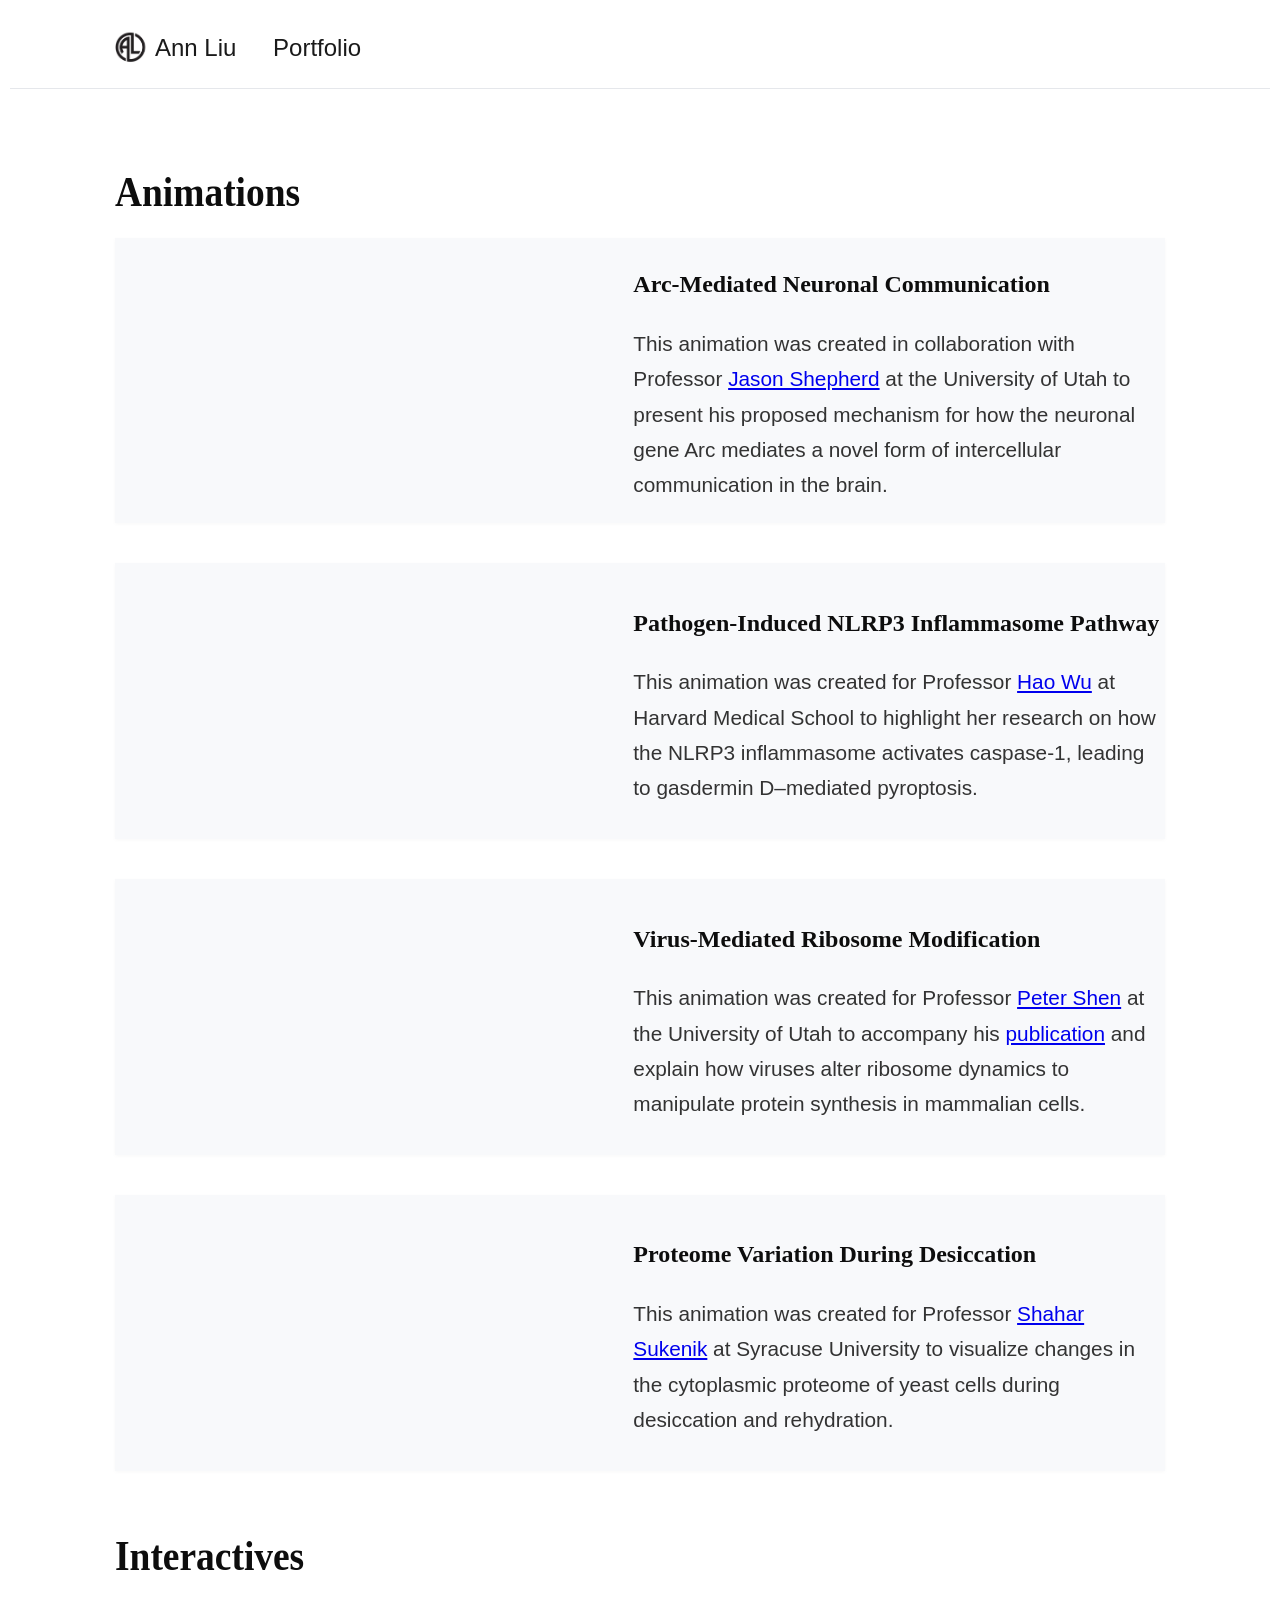
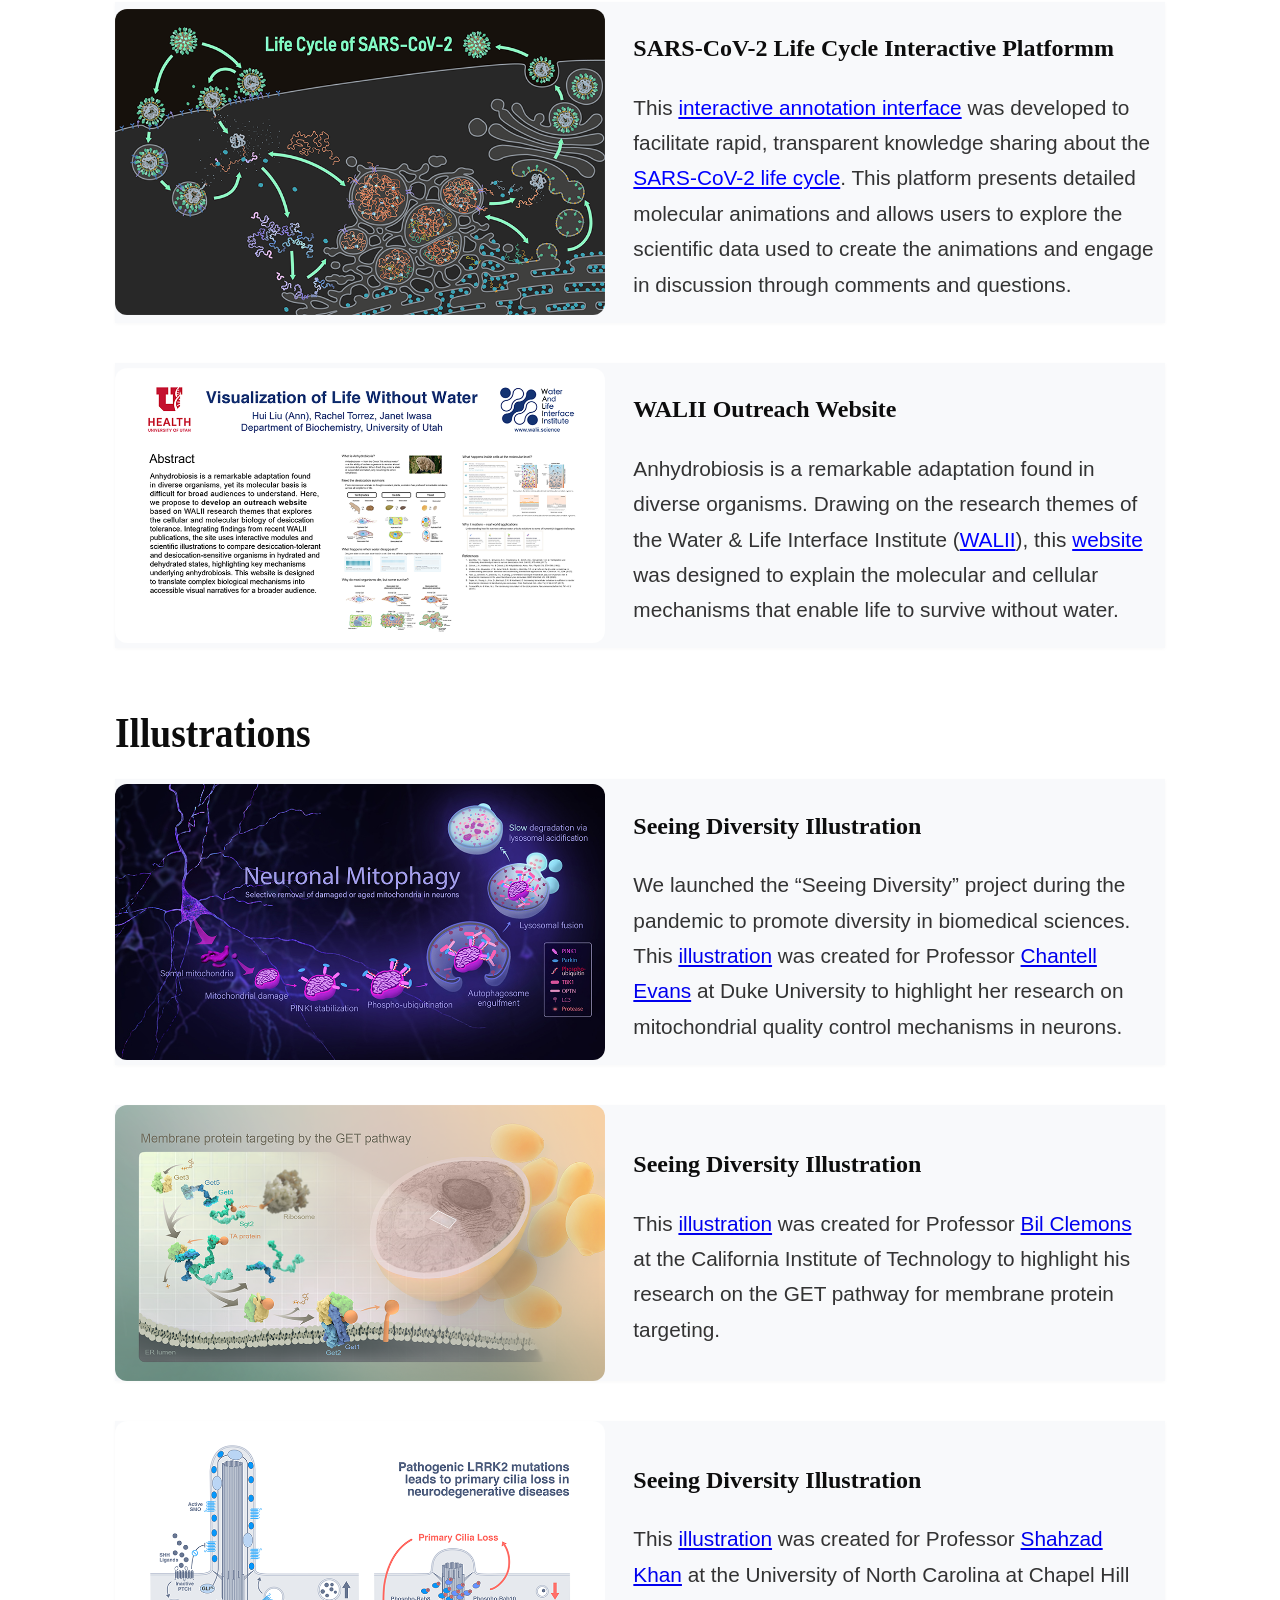
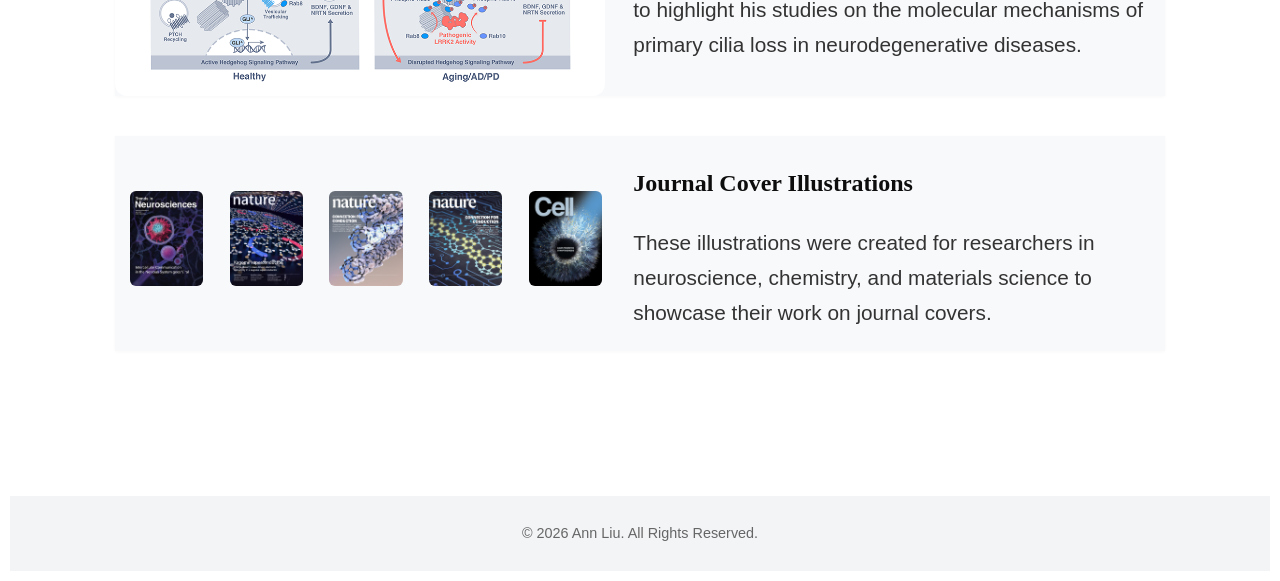
==== portfolio.html @ 8fe05cc9 "Add files via upload" ====
<!DOCTYPE html>
<html>
<head>
  <meta charset="UTF-8">
  <title>Ann Liu • Portfolio </title>
  <link rel="stylesheet" href="assets/css/style.css">
</head>

<style>
  .container .project-card {
      display: grid;
      grid-template-columns: minmax(0, 9.5fr) minmax(0, 10.3fr);
      align-items: center;
      gap: 28px;
      margin-bottom: 40px;
      text-align: left;
    }

    .project-card .project-media,
    .project-card .project-text {
      min-width: 0;
    }

    .project-card .project-media > img,
    .project-card .project-media > video,
    .project-card .project-media > iframe {
      display: block;
      width: 100%;
      max-width: 100%;
      height: auto;
      margin: 0;
      border-radius: 12px;
    }

    .project-card .project-media > iframe {
      aspect-ratio: 16 / 9;
      border: 0;
    }

    .project-card .project-text h3 {
      margin-top: 5%;
      width: 105%;

    }

    @media (max-width: 768px) {
      .container .project-card {
        grid-template-columns: minmax(0, 1fr);
        gap: 20px;
      }
    }


    .image-row {
      display: grid;
      grid-template-columns: repeat(5, minmax(0, 1fr));
      gap: 8px; /* Space between images */
    }

    .image-row img {
      width: 100%;
      height: auto;
      display: block;
      margin-left: 15px;
    }  

    .project-card .project-JC 
    {
      Max-width: 20%;
    } 

  .enlarge-image {
    cursor: zoom-in;
    max-width: 80%;
    height: auto;
  }

  #image-lightbox {
    width: 100vw;
    height: 100vh;
    max-width: 100vw;
    max-height: 100vh;
    margin: 0;
    padding: 0;
    border: 0;
    background: rgba(0, 0, 0, 0.95);
  }

  #image-lightbox[open] {
    display: flex;
    align-items: center;
    justify-content: center;
  }

  #image-lightbox > img {
    width: 60%;
    height: auto;
    max-width: 95vw;
    max-height: 90vh;
    object-fit: contain;
    -webkit-touch-callout: none; /* Discourage long-press saving on iOS */
    -webkit-user-select: none;
    user-select: none;
  }

  .close-lightbox {
    position: absolute;
    top: 12px;
    right: 20px;
    border: 0;
    background: transparent;
    color: white;
    font-size: 40px;
    cursor: pointer;
  }
</style>

<body>
<header>
  <nav class="navbar">
    <img class="nav-logo" src="assets/images/AL.png">
    <a href="index.html">Ann Liu</a> &nbsp;&nbsp;&nbsp;&nbsp;
    <a href="portfolio.html">Portfolio</a>

<!-- <a href="contact.html">Contact</a> -->  
  </nav>
</header>

<body>
<div class="container">
  <p style="margin-bottom: 6%;"></p>
  <h1>Animations</h1>

  <div class="project-card">
    <div class="project-media">
      <iframe
        src="https://player.vimeo.com/video/1230058289?title=0&byline=0&portrait=0&vimeo_logo=0"
        title="Arc-Mediated Neuronal Communication"
        allow="autoplay; fullscreen; picture-in-picture"
        allowfullscreen>
      </iframe>
    </div>
   
    <div class="project-text">
      <h3>Arc-Mediated Neuronal Communication</h3>
      <p>This animation was created in collaboration with Professor <a href="https://www.shepherdlab.org/" target="_blank" rel="noopener">Jason Shepherd</a>
        at the University of Utah to present his proposed mechanism for how the neuronal gene Arc mediates a novel form of intercellular communication in the brain.</p>
     <!--https://x.com/JasonSynaptic/status/1407419107574648832?s=20-->
    </div>
  </div>

  <div class="project-card">
    <div class="project-media">
      <iframe
        src="https://player.vimeo.com/video/1230074695?title=0&byline=0&portrait=0&vimeo_logo=0"
        title="Pathogen-Induced NLRP3 Inflammasome Activation"
        allow="autoplay; fullscreen; picture-in-picture"
        allowfullscreen>
      </iframe> 
    </div>
    <div class="project-text">
      <h3>Pathogen-Induced NLRP3 Inflammasome Pathway</h3>
      <p>This animation was created for Professor <a href="https://wulab.tch.harvard.edu/" target="_blank" rel="noopener">Hao Wu</a> 
        at Harvard Medical School to highlight her research on how the NLRP3 inflammasome activates caspase-1, leading to gasdermin D–mediated pyroptosis.
        </p>
      <!--https://x.com/WuLabHarvard/status/2030007563861848080-->
    </div>
  </div>

  <div class="project-card">
    <div class="project-media">
      <iframe
        src="https://player.vimeo.com/video/1230088777?title=0&byline=0&portrait=0&vimeo_logo=0"
        title="Virus-Mediated Ribosome Modification"
        allow="autoplay; fullscreen; picture-in-picture"
        allowfullscreen>
      </iframe>
    </div>
    <div class="project-text">
      <h3>Virus-Mediated Ribosome Modification</h3>
      <p>This animation was created for Professor <a href="https://shen.biochem.utah.edu/" target="_blank" rel="noopener">Peter Shen</a>  
        at the University of Utah to accompany his <a href="https://journals.asm.org/doi/10.1128/jvi.01282-26" target="_blank" rel="noopener">publication</a> 
        and explain how viruses alter ribosome dynamics to manipulate protein synthesis in mammalian cells. 
      </p>
    </div>
  </div>

  <div class="project-card">
    <div class="project-media">
      <iframe
        src="https://player.vimeo.com/video/1230128992?title=0&byline=0&portrait=0&vimeo_logo=0"
        title="Proteome Variation During Desiccation"
        allow="autoplay; fullscreen; picture-in-picture"
        allowfullscreen>
      </iframe>
    </div>
    <div class="project-text">
      <h3>Proteome Variation During Desiccation</h3>
      <p>This animation was created for Professor <a href="https://sukeniklab.com/" target="_blank" rel="noopener">Shahar<br>Sukenik</a>  
        at Syracuse University to visualize changes in the cytoplasmic proteome of yeast cells during desiccation and rehydration.
      </p>
    </div>
  </div>  
</div>

<div class="container">
  <h1>Interactives</h1>
  <div class="project-card">
    <div class="project-media">
      <img src="assets/images/Covid19LifeCycle.png"                
                class="enlarge-image"
                tabindex="0"
                role="button"
                aria-label="Enlarge Nuclear Pore Complex Visualization" 
                draggable="false" oncontextmenu="return false;">
    </div>
    <div class="project-text">
      <h3>SARS-CoV-2 Life Cycle Interactive Platformm</h3>
      <p>This <a href="https://coronavirus-annotation-3.sci.utah.edu/" style="color: rgb(0, 0, 255);" target="_blank" rel="noopener">interactive annotation interface</a> 
         was developed to facilitate rapid, transparent knowledge sharing about the 
         <a href="https://animationlab.utah.edu/cova" style="color: rgb(0, 0, 255);" target="_blank" rel="noopener">SARS-CoV-2 life cycle</a>. 
         This platform presents detailed molecular animations and allows users to explore the scientific data used to create the animations and engage in discussion through comments and questions. </p>
    </div>
  </div>

  <div class="project-card">
    <div class="project-media">
      <img src="assets/images/WALII.png"                
                class="enlarge-image"
                tabindex="0"
                role="button"
                draggable="false" oncontextmenu="return false;">
    </div>
    <div class="project-text">
      <h3>WALII Outreach Website</h3>
      <p>Anhydrobiosis is a remarkable adaptation found  in diverse organisms. Drawing on the research themes of the Water &amp; Life Interface Institute
         (<a href="https://walii.science" style="color: rgb(0, 0, 255);" target="_blank" rel="noopener">WALII</a>),
        this <a href="https://iwasa.biochem.utah.edu/walii" style="color: rgb(0, 0, 255);" target="_blank" rel="noopener">website</a> 
        was designed to explain the molecular and cellular mechanisms that enable life to survive without water.</p>
    </div>
  </div>  
</div>

<div class="container">
  <h1>Illustrations</h1>
  <div class="project-card">
    <div class="project-media">
      <img src="assets/images/NeuronalMitophagy.png" alt="NPC visualization"
                class="enlarge-image"
                tabindex="0"
                role="button"
                aria-label="Enlarge Nuclear Pore Complex Visualization" 
                draggable="false" oncontextmenu="return false;">
    </div>
    <div class="project-text">
      <h3>Seeing Diversity Illustration</h3>
      <p>We launched the “Seeing Diversity” project during the pandemic to promote diversity in biomedical sciences.
        This <a href="https://x.com/janetiwasa/status/1364294324578488324" target="_blank" rel="noopener">illustration</a> 
        was created for Professor <a href="https://www.evansresearchlab.com/" target="_blank" rel="noopener">Chantell <br>Evans</a>
        at Duke University to highlight her research on mitochondrial quality control mechanisms in neurons.
        
      </p>
    </div>
  </div>

  <div class="project-card">
    <div class="project-media">
      <img src="assets/images/GETpathway.png" alt="NPC visualization"
                class="enlarge-image"
                tabindex="0"
                role="button"
                draggable="false" oncontextmenu="return false;">
    </div>
    <div class="project-text">
      <h3>Seeing Diversity Illustration</h3>
      <p>This <a href="https://x.com/janetiwasa/status/1422210670611759107" target="_blank" rel="noopener">illustration</a>
        was created for Professor <a href="https://clemonslab.caltech.edu/" target="_blank" rel="noopener">Bil Clemons</a>
        <br>at the California Institute of Technology to highlight his research on the GET pathway for membrane protein targeting.</p>
    </div>
  </div>

  <div class="project-card">
    <div class="project-media">
      <img src="assets/images/LRRK2.png" alt="test"
                class="enlarge-image"
                tabindex="0"
                role="button"
                draggable="false" oncontextmenu="return false;">
    </div>
    <div class="project-text">
      <h3>Seeing Diversity Illustration</h3>
      <p>This <a href="https://x.com/janetiwasa/status/1900213710716887241" target="_blank" rel="noopener">illustration</a>
       was created for Professor <a href="https://www.khanlab.org/" target="_blank" rel="noopener">Shahzad <br>Khan</a> 
       at the University of North Carolina at Chapel Hill <br>to highlight his studies on the molecular mechanisms of primary cilia loss in neurodegenerative diseases.</p>
      
    </div>
  </div>  

  <div class="project-card">
    <div class="image-row">
        <img src="assets/images/1.png" alt="Image 1"                 
                  class="enlarge-image"
                  tabindex="0"
                  role="button"
                  draggable="false" oncontextmenu="return false;">
        <img src="assets/images/2.png" alt="Image 2"
                  class="enlarge-image"
                  tabindex="0"
                  role="button"
                  draggable="false" oncontextmenu="return false;">
        <img src="assets/images/3.png" alt="Image 3"
                  class="enlarge-image"
                  tabindex="0"
                  role="button"
                  draggable="false" oncontextmenu="return false;">
        <img src="assets/images/4.png" alt="Image 4"
                  class="enlarge-image"
                  tabindex="0"
                  role="button"
                  draggable="false" oncontextmenu="return false;">
        <img src="assets/images/5.png" alt="Image 5"
                      class="enlarge-image"
                  tabindex="0"
                  role="button"
                  draggable="false" oncontextmenu="return false;">
    </div>
    <div class="project-text">
      <h3>Journal Cover Illustrations</h3>
      <p>These illustrations were created for researchers in neuroscience, chemistry, and materials science to showcase their work on journal covers.</p>
    </div>
  </div>   
</div>
 

<footer>© 2026 Ann Liu. All Rights Reserved.</footer>
</body>
</html>


<dialog id="image-lightbox" aria-label="Enlarged image">
  <button class="close-lightbox" aria-label="Close image">×</button>
  <img src="" alt="">
</dialog>

<script>
  const lightbox = document.getElementById("image-lightbox");
  const enlargedImage = lightbox.querySelector("img");
  let previousOverflow = "";

  function openImage(image) {
    enlargedImage.src = image.currentSrc || image.src;
    enlargedImage.alt = image.alt;
    previousOverflow = document.body.style.overflow;
    document.body.style.overflow = "hidden";
    lightbox.showModal();
  }

  document.querySelectorAll(".enlarge-image").forEach(image => {
    image.addEventListener("click", () => openImage(image));

    image.addEventListener("keydown", event => {
      if (event.key === "Enter" || event.key === " ") {
        event.preventDefault();
        openImage(image);
      }
    });
  });

  lightbox.querySelector(".close-lightbox").addEventListener("click", () => {
    lightbox.close();
  });

  lightbox.addEventListener("click", event => {
    if (event.target === lightbox) lightbox.close();
  });

  lightbox.addEventListener("close", () => {
    document.body.style.overflow = previousOverflow;
  });
</script>
---- assets/css/style.css ----
/* —— 基础 —— */
body {
  margin: 10px;
  font-family: "Inter", Arial, sans-serif;
  background: #ffffff;
  color: #1a1a1a;
  line-height: 1.7;
}

h1, h2, h3 {
  font-family: "Georgia", "Times New Roman", serif;
  transform: scaleX(0.9);
  transform-origin: left center;
  font-weight: 600;
  margin-bottom: 10px;
  color: #0d0d0d;
}

h3 {
  font-family: "Times New Roman", serif;
    transform: scaleX(1.0);
  transform-origin: left center;
  font-weight: 600;
  margin-bottom: 10px;
  color: #0d0d0d;
}

h1 {
  font-size: 2.6rem;
  margin-top: 0;
}

h2 {
  font-size: 1.8rem;
  /* border-left: 4px solid #2b59c3;   科研感的蓝色 */
  padding-left: 0px;
  margin-top: 40px;
}

h3 {
  font-size: 1.5rem;
  margin-top: 30px;
}

li {
  font-size: 1.3rem;
  color: #333;
}

p {
  font-size: 1.3rem;
  color: #333;
}

/* —— 顶部导航 —— */
header {
  background: #ffffff;
  border-bottom: 1px solid #e5e7eb;
  padding: 18px 0;
  position: sticky;
  top: 0;
  z-index: 10;
}

nav {
  max-width: 1050px;
  margin: auto;
  display: flex;
  gap: 5px;
  font-size: 1.5rem;
}

.nav-logo {
  min-width: 3%;
  width: 35px;
  height: auto;
}


nav a {
  text-decoration: none;
  color: #1a1a1a;
  font-weight: 500;
}

nav a:hover {
  color: #2b59c3;
}

/* —— 版心 —— */
.container {
  position: relative;
  max-width: 1050px;
  margin: auto;
  padding: 5px 0px;
}

/* —— 首页hero —— */
.hero {
  margin-top: 15px;
  padding: 5px 0;
}

.hero h1 {
  font-size-adjust: 3rem ;
  line-height: 1.2;
}

.hero p {
  font-size: 1.4rem;
  max-width: 100%;
}


/* —— 卡片式项目 —— */
.project-card {
  background: #f8f9fb;
  border-radius: 0px;
  padding: 0px;
  margin: 0px 0;
  box-shadow: 0 1px 4px rgba(0,0,0,0.03);
}

.project-card img {
  width: 100%;
  border-radius: 6px;
  margin-bottom: 10px;
}

.project-card h3 {
  margin-top: 0;
}


/* —— Carousel —— */
.carousel {
  position: absolute;
  max-width: 38%;
  margin-top: 5.5%;
  margin-left: 35.5%;
  overflow: hidden;
  border-radius: 8px;
}

.carousel-track {
  display: flex;
  transition: transform 0.5s ease;
}

.carousel-track img {
  width: 100%;
  flex-shrink: 0;
  border-radius: 8px;
}


.overlay-image {
  position: absolute;
  z-index: 2;
  display: block;
  max-width: 80%;
  height: auto;

  /* Allows carousel buttons beneath it to remain clickable */
  pointer-events: none;
}


footer {
  position: relative;
  margin-top: 100px;
  padding: 25px;
  text-align: center;
  background: #f3f4f6;
  color: #666;
  font-size: 0.9rem;
}
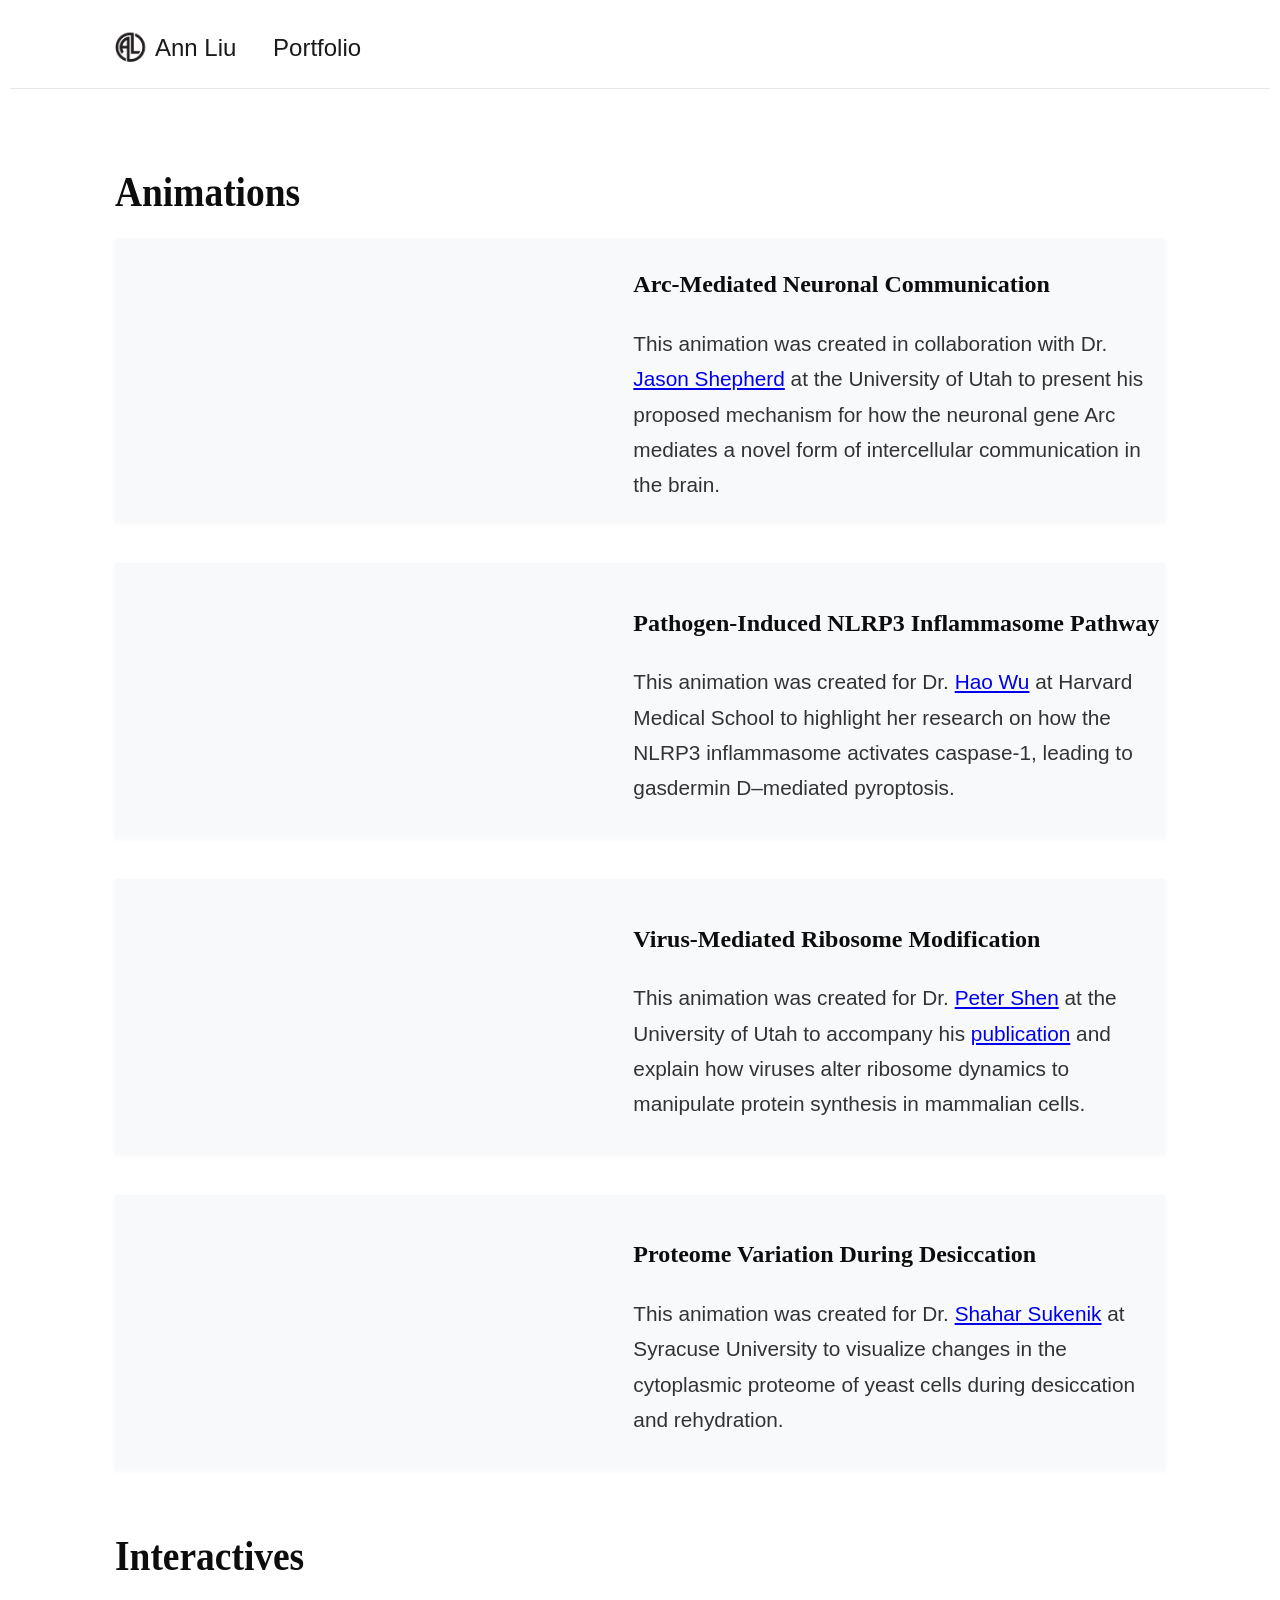
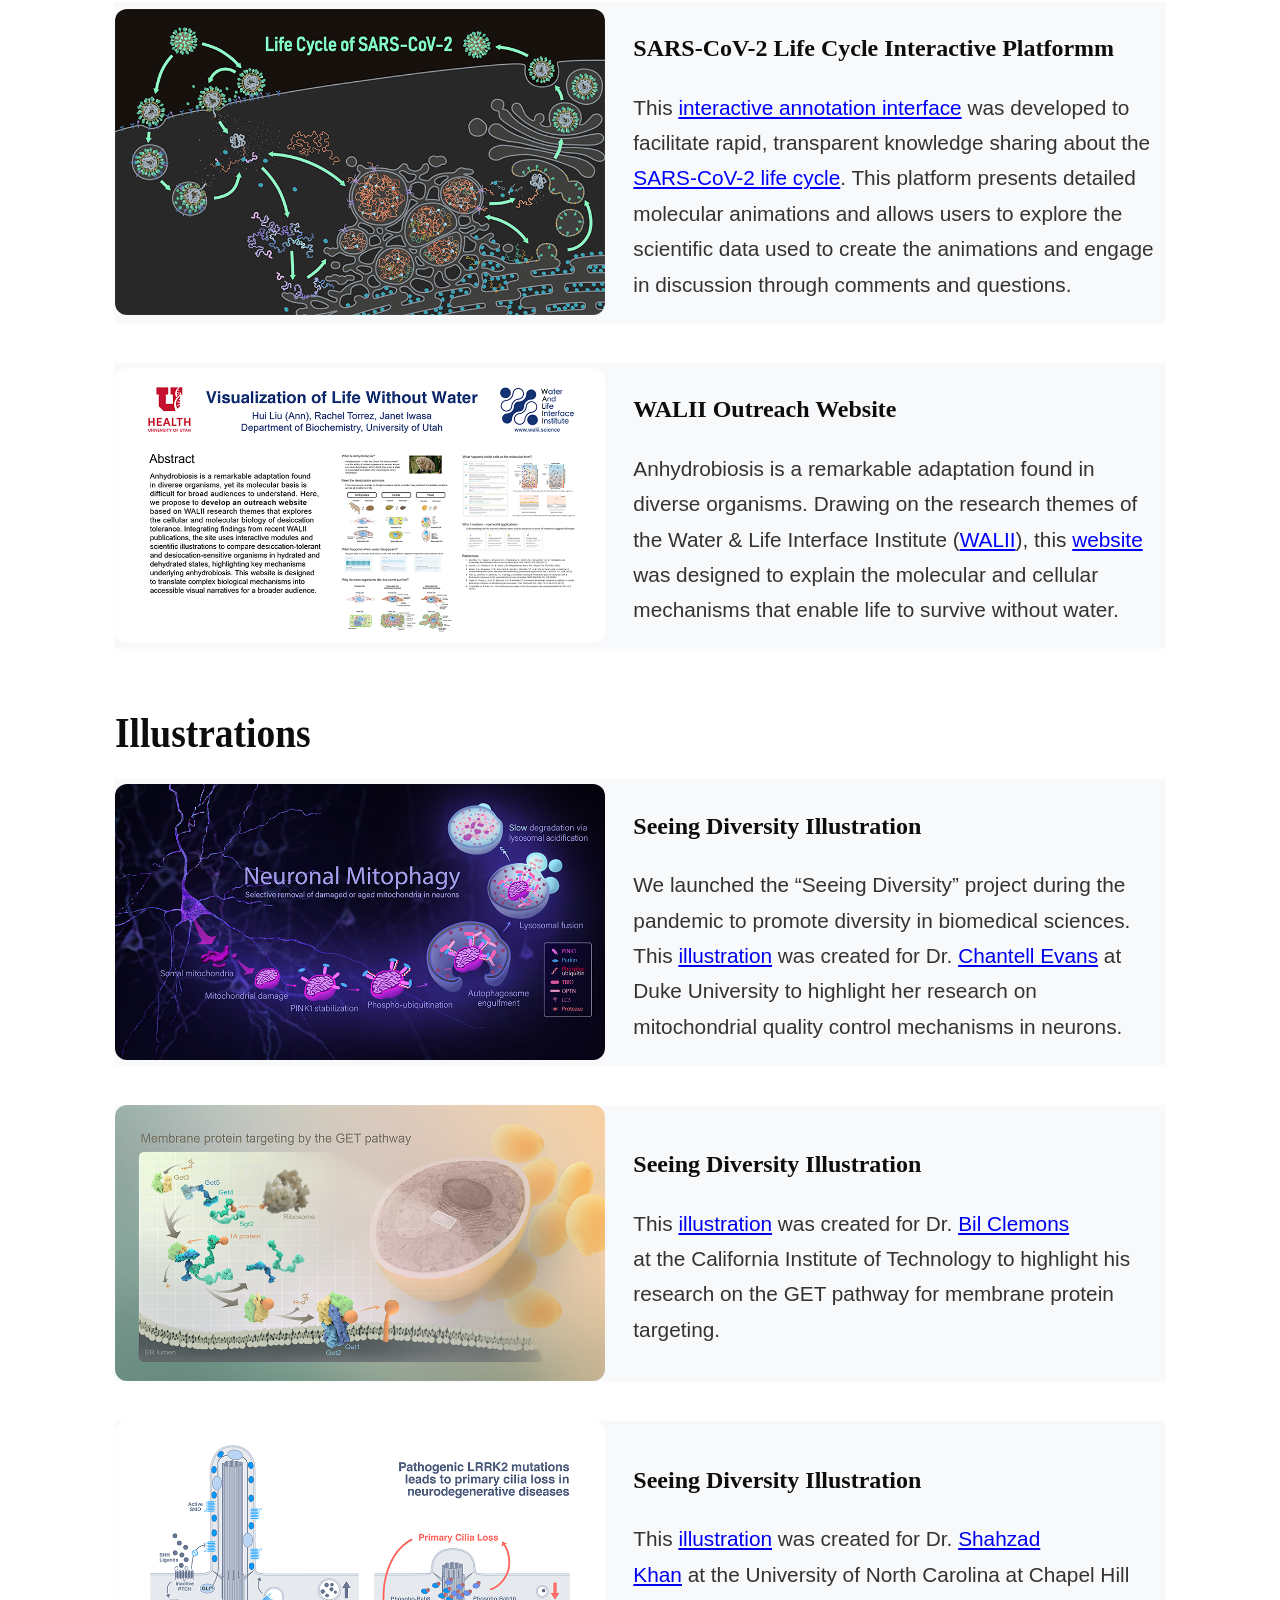
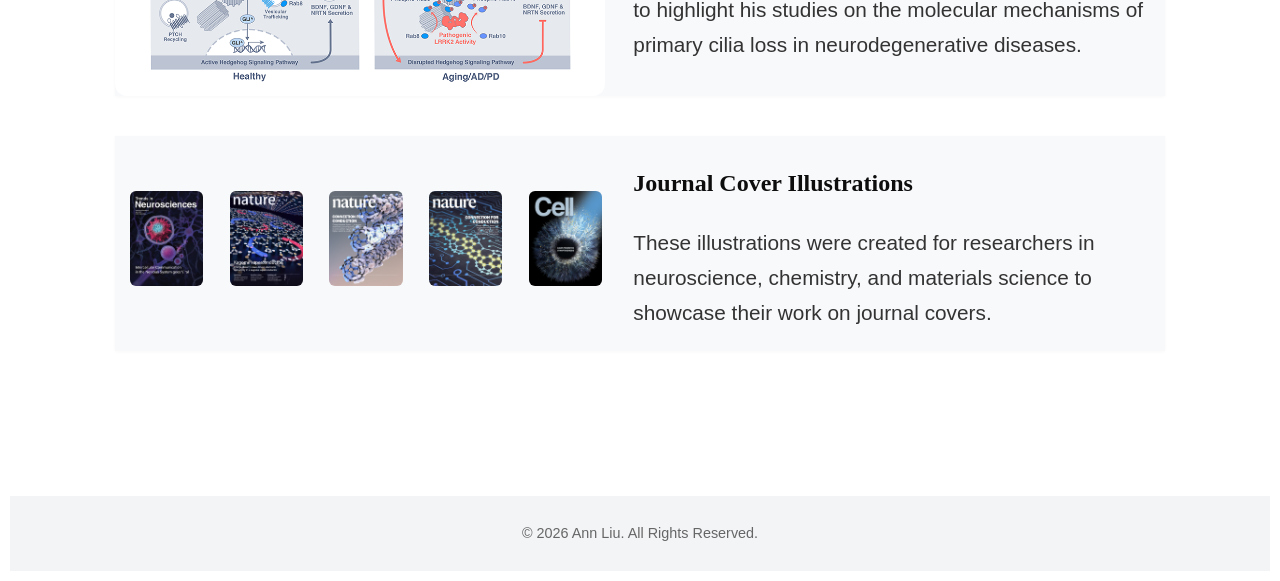
==== commit a441cd99: "Update portfolio.html" ====
--- a/portfolio.html
+++ b/portfolio.html
@@ -122,7 +122,6 @@
     <a href="index.html">Ann Liu</a> &nbsp;&nbsp;&nbsp;&nbsp;
     <a href="portfolio.html">Portfolio</a>
 
-<!-- <a href="contact.html">Contact</a> -->  
   </nav>
 </header>
 
@@ -143,7 +142,7 @@
    
     <div class="project-text">
       <h3>Arc-Mediated Neuronal Communication</h3>
-      <p>This animation was created in collaboration with Professor <a href="https://www.shepherdlab.org/" target="_blank" rel="noopener">Jason Shepherd</a>
+      <p>This animation was created in collaboration with Dr. <a href="https://www.shepherdlab.org/" target="_blank" rel="noopener">Jason Shepherd</a>
         at the University of Utah to present his proposed mechanism for how the neuronal gene Arc mediates a novel form of intercellular communication in the brain.</p>
      <!--https://x.com/JasonSynaptic/status/1407419107574648832?s=20-->
     </div>
@@ -160,7 +159,7 @@
     </div>
     <div class="project-text">
       <h3>Pathogen-Induced NLRP3 Inflammasome Pathway</h3>
-      <p>This animation was created for Professor <a href="https://wulab.tch.harvard.edu/" target="_blank" rel="noopener">Hao Wu</a> 
+      <p>This animation was created for Dr. <a href="https://wulab.tch.harvard.edu/" target="_blank" rel="noopener">Hao Wu</a> 
         at Harvard Medical School to highlight her research on how the NLRP3 inflammasome activates caspase-1, leading to gasdermin D–mediated pyroptosis.
         </p>
       <!--https://x.com/WuLabHarvard/status/2030007563861848080-->
@@ -178,7 +177,7 @@
     </div>
     <div class="project-text">
       <h3>Virus-Mediated Ribosome Modification</h3>
-      <p>This animation was created for Professor <a href="https://shen.biochem.utah.edu/" target="_blank" rel="noopener">Peter Shen</a>  
+      <p>This animation was created for Dr. <a href="https://shen.biochem.utah.edu/" target="_blank" rel="noopener">Peter Shen</a>  
         at the University of Utah to accompany his <a href="https://journals.asm.org/doi/10.1128/jvi.01282-26" target="_blank" rel="noopener">publication</a> 
         and explain how viruses alter ribosome dynamics to manipulate protein synthesis in mammalian cells. 
       </p>
@@ -196,7 +195,7 @@
     </div>
     <div class="project-text">
       <h3>Proteome Variation During Desiccation</h3>
-      <p>This animation was created for Professor <a href="https://sukeniklab.com/" target="_blank" rel="noopener">Shahar<br>Sukenik</a>  
+      <p>This animation was created for Dr. <a href="https://sukeniklab.com/" target="_blank" rel="noopener">Shahar Sukenik</a>  
         at Syracuse University to visualize changes in the cytoplasmic proteome of yeast cells during desiccation and rehydration.
       </p>
     </div>
@@ -256,7 +255,7 @@
       <h3>Seeing Diversity Illustration</h3>
       <p>We launched the “Seeing Diversity” project during the pandemic to promote diversity in biomedical sciences.
         This <a href="https://x.com/janetiwasa/status/1364294324578488324" target="_blank" rel="noopener">illustration</a> 
-        was created for Professor <a href="https://www.evansresearchlab.com/" target="_blank" rel="noopener">Chantell <br>Evans</a>
+        was created for Dr. <a href="https://www.evansresearchlab.com/" target="_blank" rel="noopener">Chantell Evans</a>
         at Duke University to highlight her research on mitochondrial quality control mechanisms in neurons.
         
       </p>
@@ -274,7 +273,7 @@
     <div class="project-text">
       <h3>Seeing Diversity Illustration</h3>
       <p>This <a href="https://x.com/janetiwasa/status/1422210670611759107" target="_blank" rel="noopener">illustration</a>
-        was created for Professor <a href="https://clemonslab.caltech.edu/" target="_blank" rel="noopener">Bil Clemons</a>
+        was created for Dr. <a href="https://clemonslab.caltech.edu/" target="_blank" rel="noopener">Bil Clemons</a>
         <br>at the California Institute of Technology to highlight his research on the GET pathway for membrane protein targeting.</p>
     </div>
   </div>
@@ -290,7 +289,7 @@
     <div class="project-text">
       <h3>Seeing Diversity Illustration</h3>
       <p>This <a href="https://x.com/janetiwasa/status/1900213710716887241" target="_blank" rel="noopener">illustration</a>
-       was created for Professor <a href="https://www.khanlab.org/" target="_blank" rel="noopener">Shahzad <br>Khan</a> 
+       was created for Dr. <a href="https://www.khanlab.org/" target="_blank" rel="noopener">Shahzad <br>Khan</a> 
        at the University of North Carolina at Chapel Hill <br>to highlight his studies on the molecular mechanisms of primary cilia loss in neurodegenerative diseases.</p>
       
     </div>
@@ -378,6 +377,3 @@
     document.body.style.overflow = previousOverflow;
   });
 </script>
-
-
-
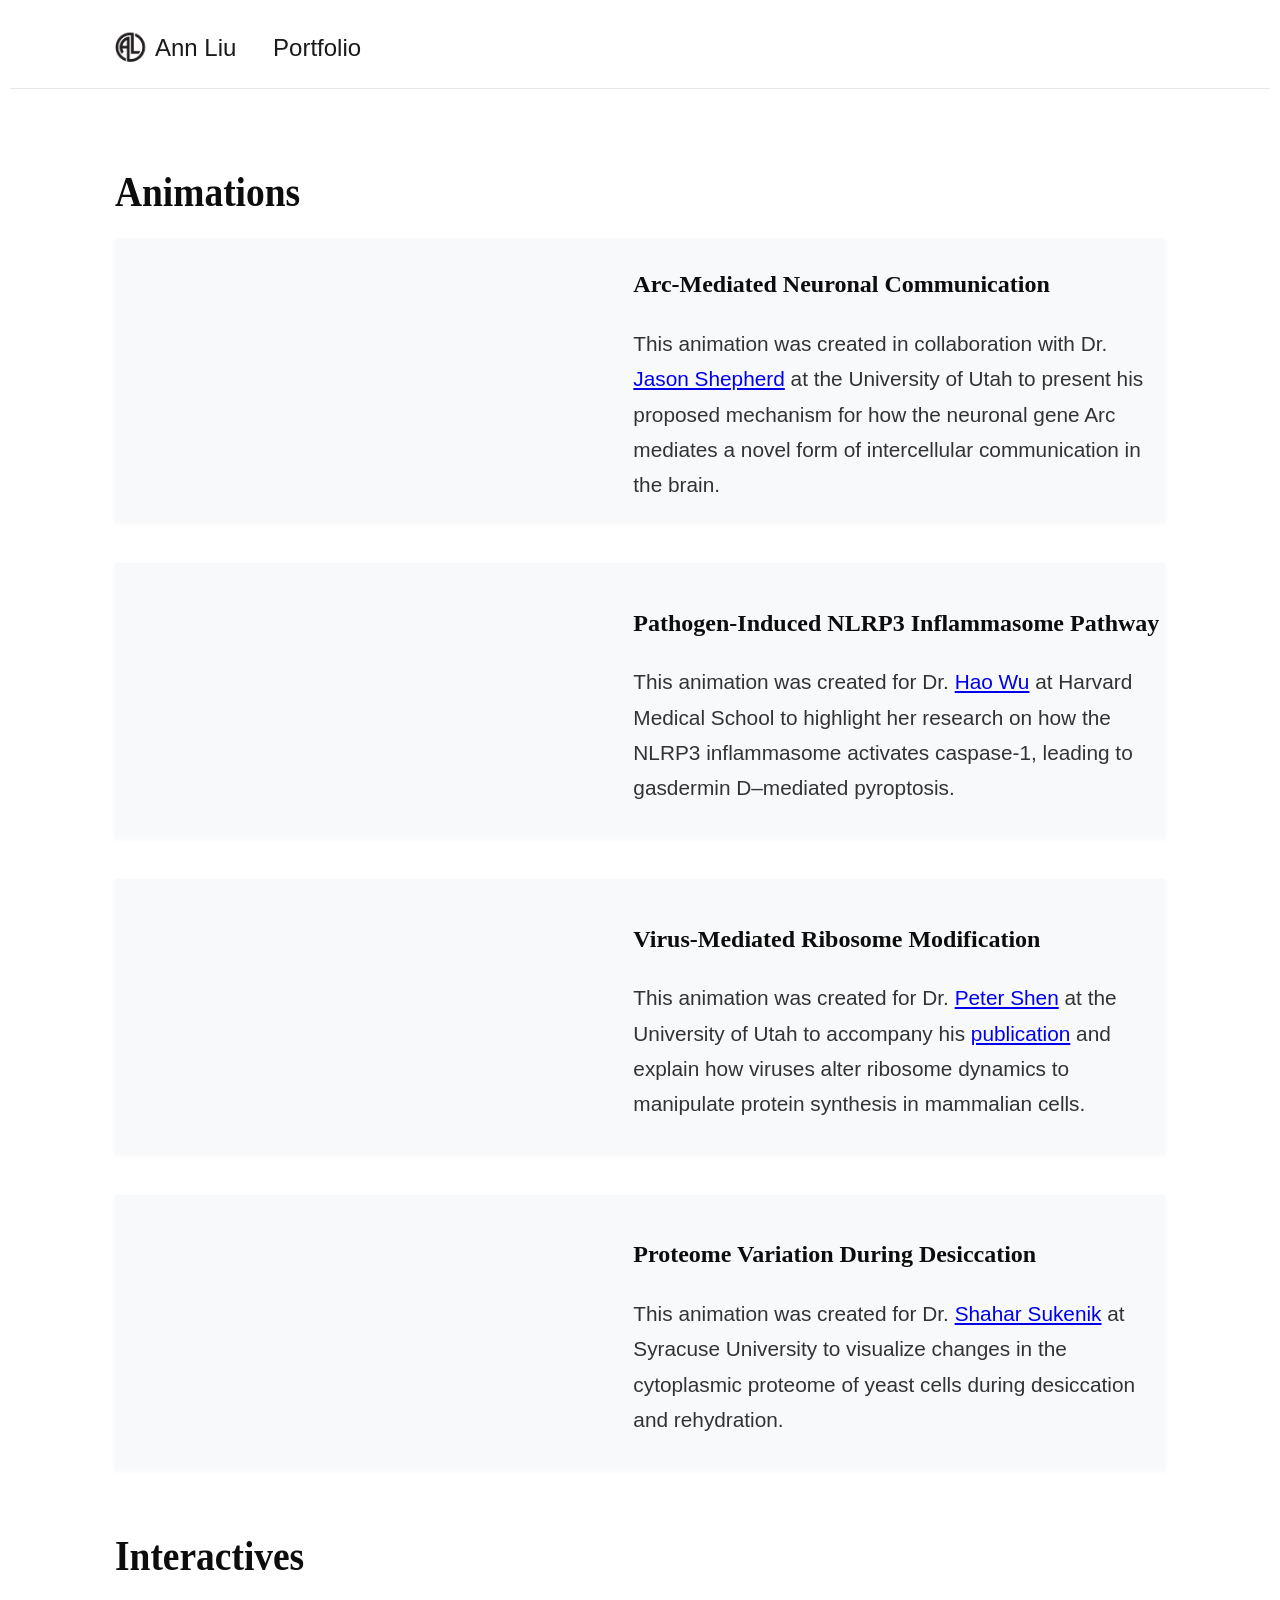
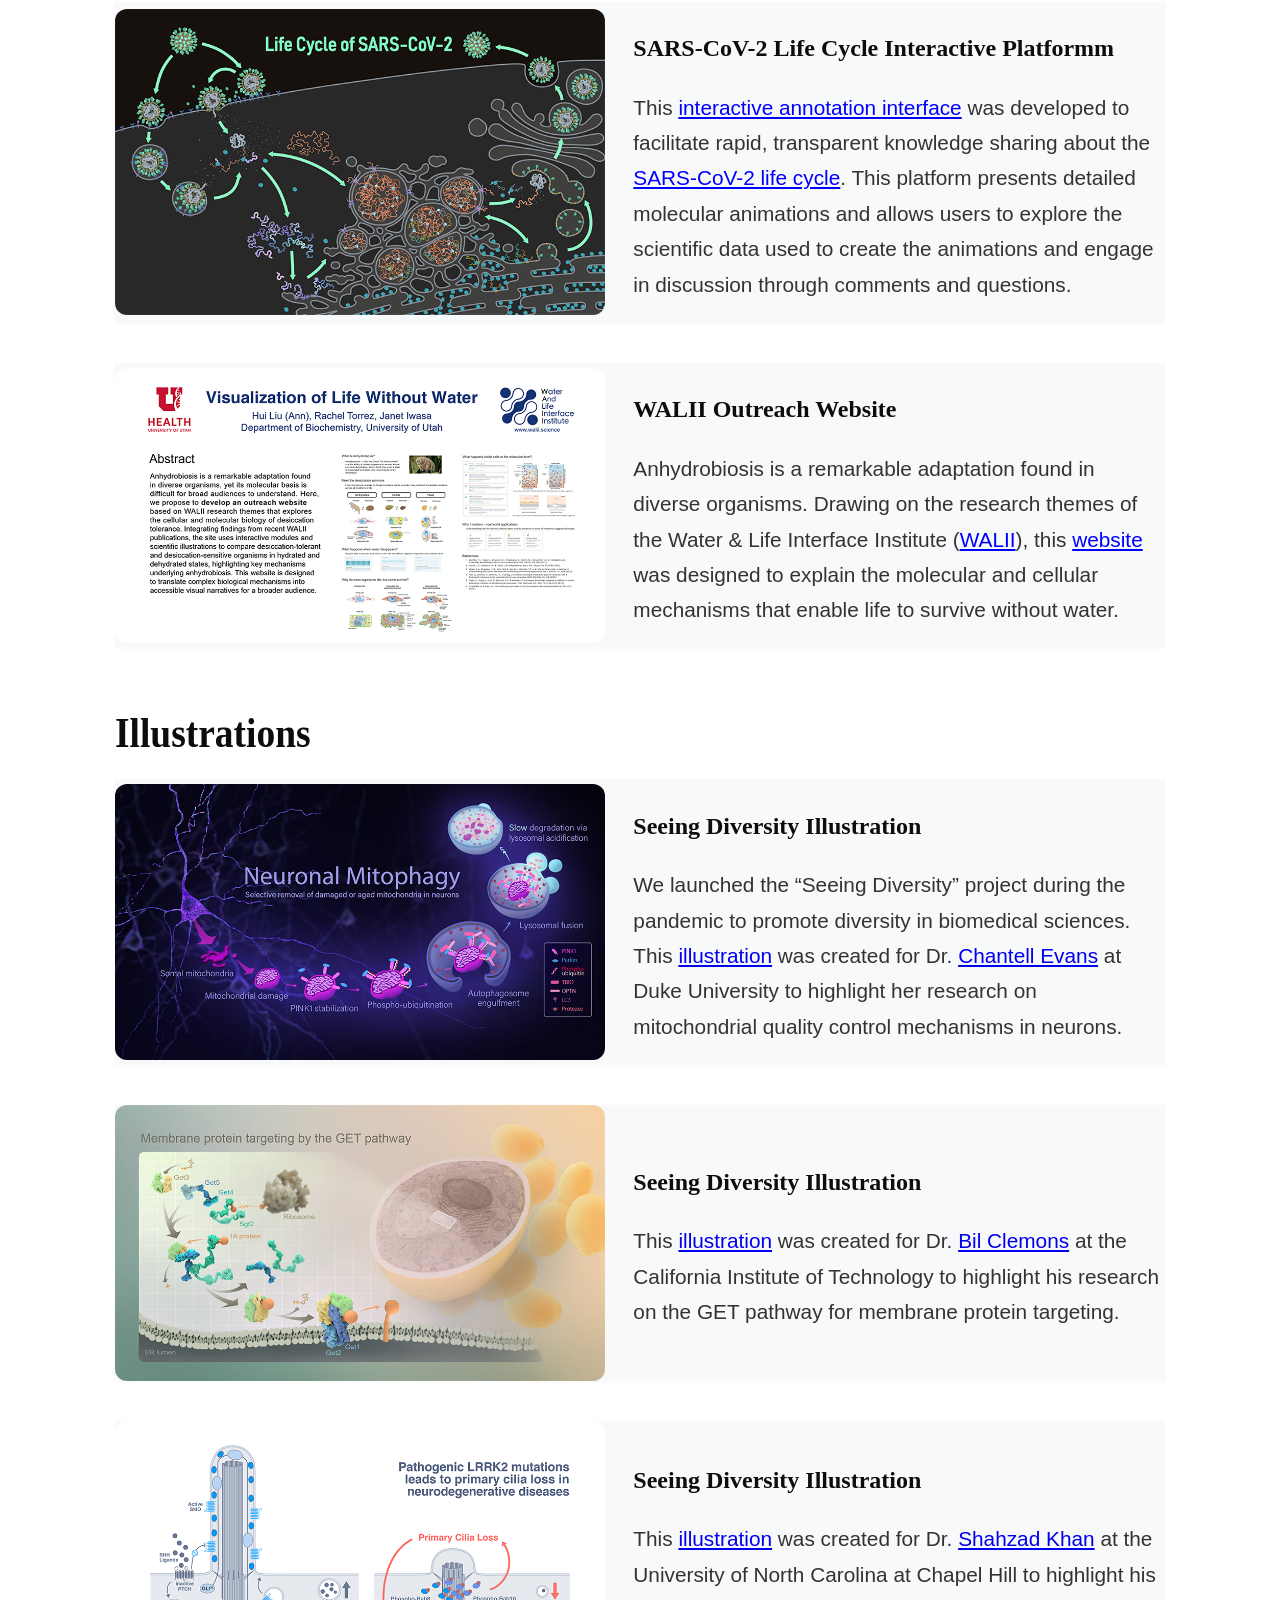
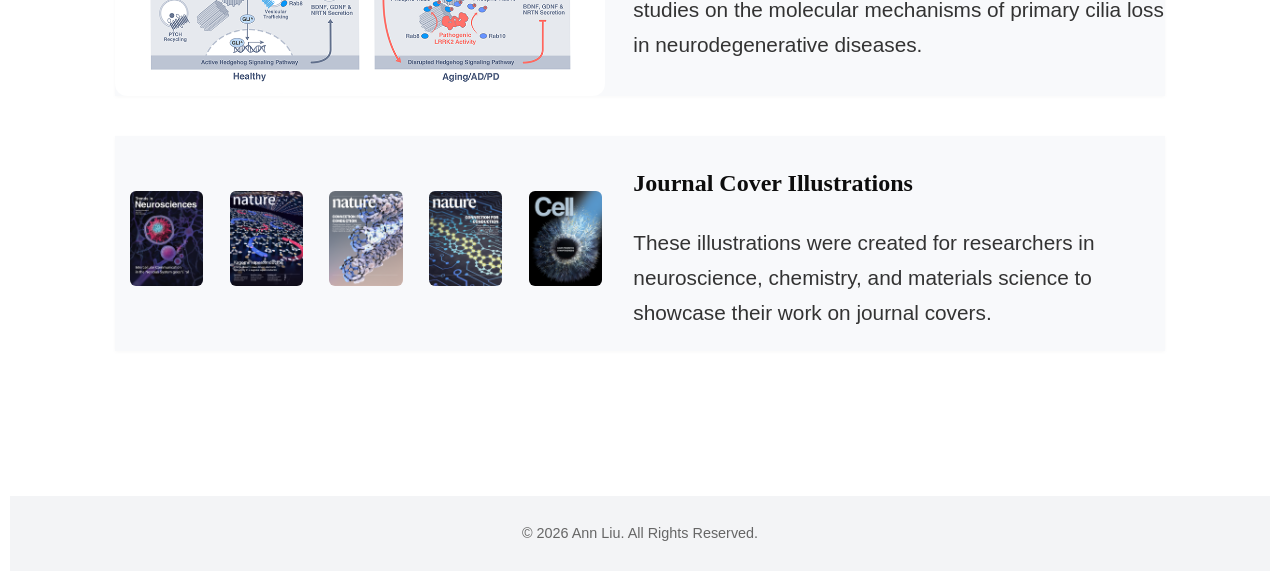
==== commit d9634904: "Update portfolio.html" ====
--- a/portfolio.html
+++ b/portfolio.html
@@ -274,7 +274,7 @@
       <h3>Seeing Diversity Illustration</h3>
       <p>This <a href="https://x.com/janetiwasa/status/1422210670611759107" target="_blank" rel="noopener">illustration</a>
         was created for Dr. <a href="https://clemonslab.caltech.edu/" target="_blank" rel="noopener">Bil Clemons</a>
-        <br>at the California Institute of Technology to highlight his research on the GET pathway for membrane protein targeting.</p>
+        at the California Institute of Technology to highlight his research on the GET pathway for membrane protein targeting.</p>
     </div>
   </div>
 
@@ -289,8 +289,8 @@
     <div class="project-text">
       <h3>Seeing Diversity Illustration</h3>
       <p>This <a href="https://x.com/janetiwasa/status/1900213710716887241" target="_blank" rel="noopener">illustration</a>
-       was created for Dr. <a href="https://www.khanlab.org/" target="_blank" rel="noopener">Shahzad <br>Khan</a> 
-       at the University of North Carolina at Chapel Hill <br>to highlight his studies on the molecular mechanisms of primary cilia loss in neurodegenerative diseases.</p>
+       was created for Dr. <a href="https://www.khanlab.org/" target="_blank" rel="noopener">Shahzad Khan</a> 
+       at the University of North Carolina at Chapel Hill to highlight his studies on the molecular mechanisms of primary cilia loss in neurodegenerative diseases.</p>
       
     </div>
   </div>  
